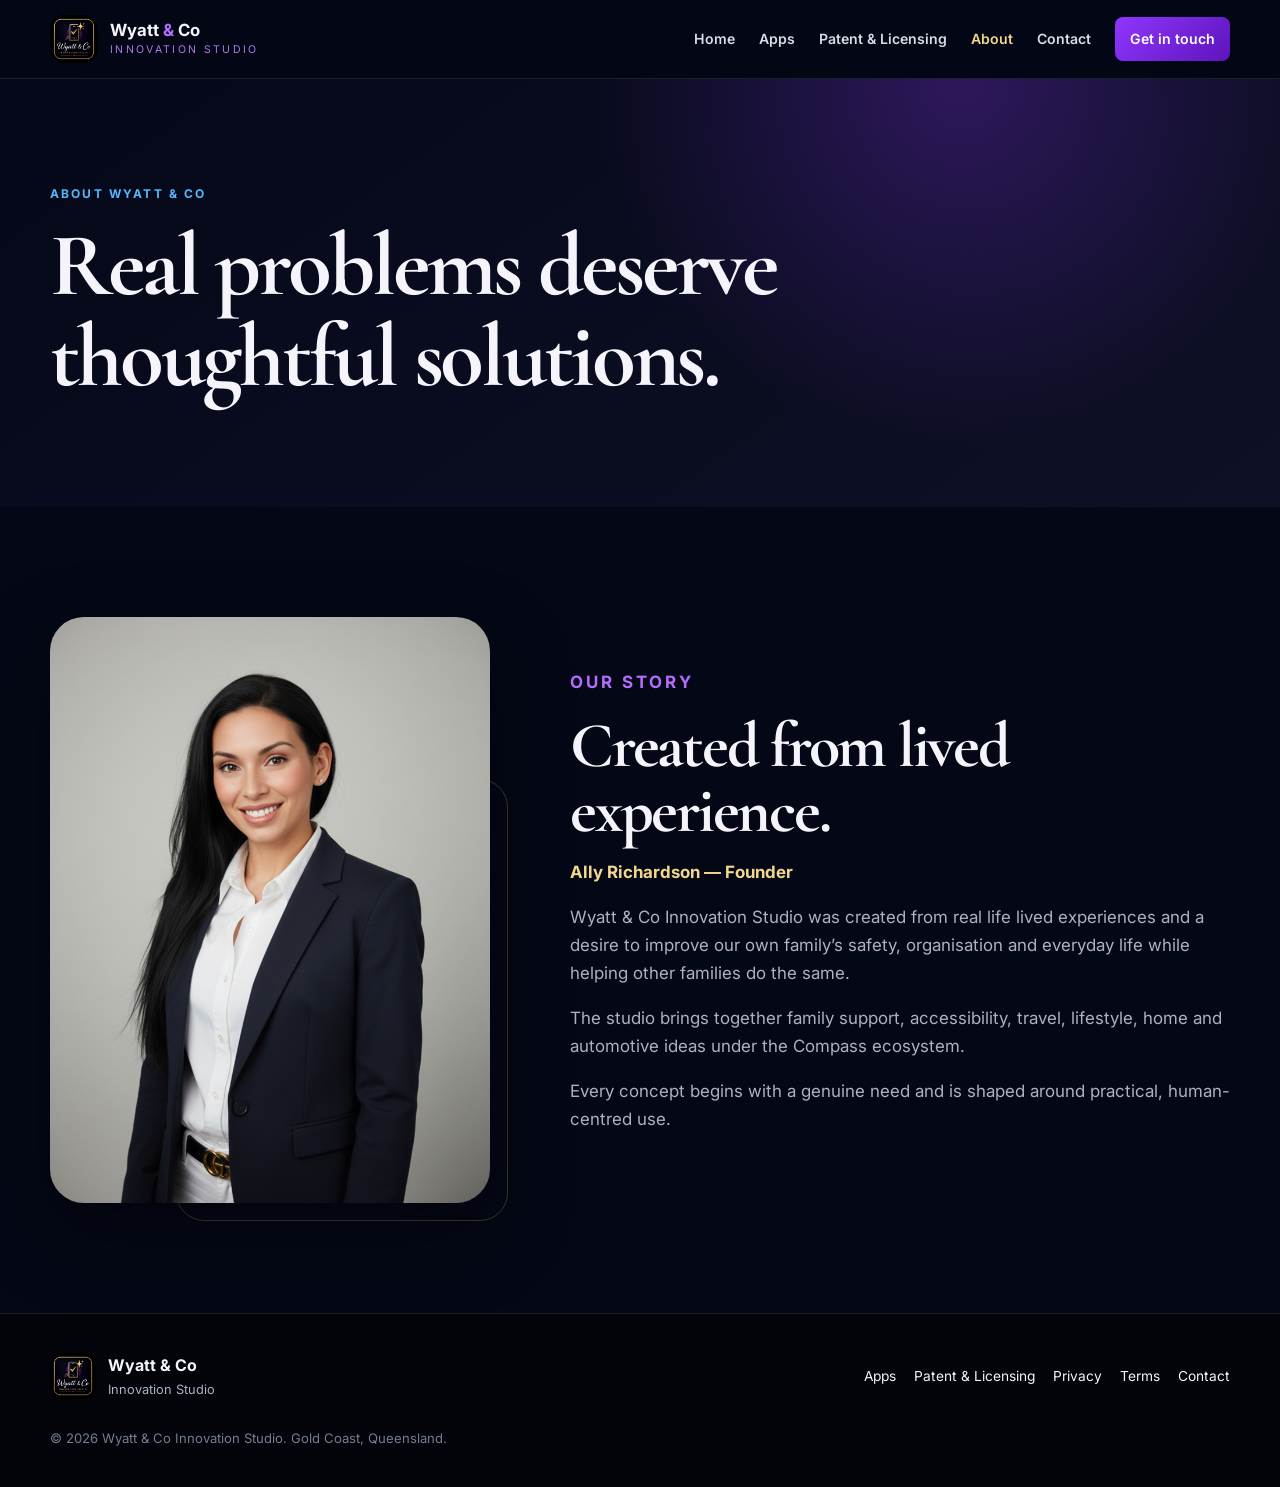
==== about.html @ 7dcada75 "Add files via upload" ====
<!DOCTYPE html>
<html lang="en">
<head>
<meta charset="UTF-8">
<meta name="viewport" content="width=device-width, initial-scale=1.0">
<meta name="description" content="Wyatt & Co Innovation Studio — practical apps and safety innovation inspired by real life.">
<title>About | Wyatt & Co Innovation Studio</title>
<link rel="preconnect" href="https://fonts.googleapis.com">
<link rel="preconnect" href="https://fonts.gstatic.com" crossorigin>
<link href="https://fonts.googleapis.com/css2?family=Cormorant+Garamond:wght@600;700&family=Inter:wght@400;500;600;700&display=swap" rel="stylesheet">
<link rel="stylesheet" href="styles.css">
</head>
<body>

<header class="site-header">
  <div class="container nav-wrap">
    <a class="brand" href="index.html">
      <img src="wyatt_co_logo.jpg" alt="Wyatt & Co Innovation Studio logo">
      <span><strong>Wyatt <b>&</b> Co</strong><small>INNOVATION STUDIO</small></span>
    </a>
    <button class="menu-toggle" aria-label="Open menu" aria-expanded="false">☰</button>
    <nav class="site-nav"><a href="index.html" class="">Home</a><a href="apps.html" class="">Apps</a><a href="patent.html" class="">Patent & Licensing</a><a href="about.html" class="active">About</a><a href="contact.html" class="">Contact</a><a class="nav-cta" href="contact.html">Get in touch</a></nav>
  </div>
</header>

<main>
<section class="page-hero compact">
  <div class="container"><p class="eyebrow">ABOUT WYATT & CO</p><h1>Real problems deserve thoughtful solutions.</h1></div>
</section>
<section class="section">
  <div class="container about-layout">
    <div class="about-photo-wrap"><img class="about-logo" src="founder-headshot.jpg" alt="Ally Richardson, founder of Wyatt & Co Innovation Studio"></div>
    <div class="about-text">
      <p class="eyebrow purple">OUR STORY</p>
      <h2>Created from lived experience.</h2><p class="founder-name"><strong>Ally Richardson — Founder</strong></p>
      <p>Wyatt & Co Innovation Studio was created from real life lived experiences and a desire to improve our own family’s safety, organisation and everyday life while helping other families do the same.</p>
      <p>The studio brings together family support, accessibility, travel, lifestyle, home and automotive ideas under the Compass ecosystem.</p>
      <p>Every concept begins with a genuine need and is shaped around practical, human-centred use.</p>
    </div>
  </div>
</section>
</main>

<footer class="site-footer">
  <div class="container footer-grid">
    <div class="footer-brand">
      <img src="wyatt_co_logo.jpg" alt="">
      <div><strong>Wyatt & Co</strong><span>Innovation Studio</span></div>
    </div>
    <div class="footer-links">
      <a href="apps.html">Apps</a>
      <a href="patent.html">Patent & Licensing</a>
      <a href="privacy.html">Privacy</a>
      <a href="terms.html">Terms</a>
      <a href="contact.html">Contact</a>
    </div>
    <p>© <span id="year"></span> Wyatt & Co Innovation Studio. Gold Coast, Queensland.</p>
  </div>
</footer>
<script src="script.js"></script>

</body>
</html>
---- styles.css ----
:root{
  --bg:#040816; --bg2:#081124; --panel:#0b1428; --panel2:#0e1830;
  --text:#f6f4fb; --muted:#aab2c3; --purple:#8f36ff; --purple2:#b56cff;
  --gold:#d9b45f; --gold2:#f2d78d; --line:rgba(255,255,255,.10);
  --shadow:0 30px 80px rgba(0,0,0,.38);
}
*{box-sizing:border-box} html{scroll-behavior:smooth}
body{margin:0;font-family:Inter,system-ui,sans-serif;background:var(--bg);color:var(--text);line-height:1.65}
a{color:inherit;text-decoration:none} img{max-width:100%;display:block}
button,input,textarea,select{font:inherit}.container{width:min(1180px,calc(100% - 40px));margin:auto}
.site-header{position:sticky;top:0;z-index:50;background:rgba(4,8,22,.86);backdrop-filter:blur(20px);border-bottom:1px solid var(--line)}
.nav-wrap{height:78px;display:flex;align-items:center;justify-content:space-between;gap:28px}
.brand{display:flex;align-items:center;gap:12px}.brand img{width:48px;height:48px;border-radius:14px;object-fit:cover}
.brand span{display:flex;flex-direction:column;line-height:1}.brand strong{font-size:1.05rem}.brand strong b{color:var(--purple2)}.brand small{margin-top:6px;font-size:.66rem;letter-spacing:.22em;color:#ad79e8}
.site-nav{display:flex;align-items:center;gap:24px;font-size:.88rem;font-weight:600}.site-nav a{color:#d8dce7}.site-nav a.active,.site-nav a:hover{color:var(--gold2)}
.nav-cta{padding:10px 15px;border-radius:8px;background:linear-gradient(135deg,var(--purple),#5e14bb);color:white!important}.menu-toggle{display:none;background:none;border:0;color:white;font-size:25px}
.hero{position:relative;overflow:hidden;min-height:740px;display:flex;align-items:center;background:linear-gradient(140deg,#030612 0%,#0b1024 58%,#16082b 100%)}
.hero-bg{position:absolute;inset:0;background:url('hero-ecosystem.jpg') center/cover no-repeat;opacity:.25;filter:saturate(1.2)}
.hero:after{content:"";position:absolute;inset:0;background:linear-gradient(90deg,rgba(3,6,18,.98) 0%,rgba(3,6,18,.82) 45%,rgba(3,6,18,.42) 100%)}
.hero-layout{position:relative;z-index:2;display:grid;grid-template-columns:1.05fr .95fr;gap:70px;align-items:center}
.eyebrow{font-size:.75rem;font-weight:700;letter-spacing:.18em;color:#52b9ff;margin:0 0 16px}.eyebrow.purple{color:var(--purple2)}.eyebrow.gold{color:var(--gold2)}
h1,h2{font-family:"Cormorant Garamond",serif;line-height:1.02;letter-spacing:-.035em;margin:0 0 24px}
h1{font-size:clamp(4rem,7vw,7rem)}h2{font-size:clamp(2.7rem,5vw,4.7rem)}
h1 em{font-style:normal;color:var(--gold)}
.lead{font-size:1.15rem;color:#c2c7d4;max-width:720px}.hero-actions{display:flex;gap:14px;flex-wrap:wrap;margin-top:34px}
.button{display:inline-flex;align-items:center;justify-content:center;padding:14px 20px;border-radius:9px;font-weight:700;border:1px solid transparent;transition:.2s ease}
.button:hover{transform:translateY(-2px)}.button.primary{background:linear-gradient(135deg,#8e34ff,#5d14bb);box-shadow:0 16px 36px rgba(118,41,226,.26)}
.button.secondary{border-color:rgba(217,180,95,.6);color:var(--gold2);background:rgba(0,0,0,.18)}
.hero-logo{position:relative;display:grid;place-items:center}.hero-logo img{width:min(420px,90%);border-radius:34px;position:relative;z-index:2;box-shadow:var(--shadow)}
.logo-glow{position:absolute;width:380px;height:380px;border-radius:50%;background:radial-gradient(circle,rgba(146,59,255,.42),transparent 65%);filter:blur(20px)}
.mission-strip{position:relative;z-index:3;background:rgba(7,13,28,.97);border-block:1px solid var(--line)}
.mission-grid{display:grid;grid-template-columns:repeat(4,1fr)}.mission-grid article{padding:28px 24px;border-right:1px solid var(--line)}.mission-grid article:last-child{border:0}
.mission-grid b{color:var(--gold);font-size:.8rem}.mission-grid h3{margin:8px 0 5px}.mission-grid p{margin:0;color:var(--muted);font-size:.9rem}
.section{padding:110px 0}.section-heading{max-width:780px;margin-bottom:48px}.section-heading>p:last-child{color:var(--muted);font-size:1.08rem}
.app-grid{display:grid;grid-template-columns:repeat(3,1fr);gap:22px}.app-grid.large{grid-template-columns:repeat(3,1fr)}
.app-card{background:linear-gradient(160deg,var(--panel),#080d1c);border:1px solid var(--line);border-radius:22px;overflow:hidden;transition:.25s ease;position:relative}
.app-card:before{content:"";position:absolute;inset:0;border-radius:22px;box-shadow:inset 0 0 0 1px transparent;transition:.25s}
.app-card:hover{transform:translateY(-8px);border-color:var(--accent);box-shadow:0 22px 60px rgba(0,0,0,.38)}
.app-image{height:250px;background:#050914;overflow:hidden}.app-image img{width:100%;height:100%;object-fit:cover;transition:.35s}.app-card:hover .app-image img{transform:scale(1.04)}
.app-content{padding:24px}.app-content>span{color:var(--accent);font-size:.72rem;letter-spacing:.13em;text-transform:uppercase;font-weight:700}
.app-content h3{font-size:1.35rem;margin:9px 0}.app-content p{color:var(--muted);margin:0 0 16px}.app-content b{font-size:.86rem;color:var(--gold2)}
.showcase-section{background:linear-gradient(145deg,#070b18,#11142a)}.showcase-grid{display:grid;grid-template-columns:1.15fr .85fr;gap:70px;align-items:center}
.showcase-image img{border-radius:28px;box-shadow:var(--shadow)}.showcase-copy p{color:var(--muted)}.text-link{color:var(--gold2);font-weight:700}
.innovation-home{background:radial-gradient(circle at 15% 20%,rgba(139,45,245,.18),transparent 35%),#050917}
.innovation-card{padding:55px;border-radius:28px;border:1px solid rgba(217,180,95,.24);background:linear-gradient(145deg,#111128,#090c19);display:grid;grid-template-columns:1fr auto;gap:40px;align-items:center}
.innovation-card p{color:var(--muted);max-width:760px}.innovation-actions{display:grid;gap:12px}
.page-hero{padding:125px 0 95px;background:radial-gradient(circle at 75% 0%,rgba(143,54,255,.27),transparent 35%),linear-gradient(145deg,#050818,#0e1026)}
.page-hero.compact{padding:105px 0 80px}.page-hero h1{max-width:930px}.page-hero>div>p:last-child{color:var(--muted);font-size:1.1rem}
.product-hero{padding:110px 0;background:radial-gradient(circle at 75% 20%,color-mix(in srgb,var(--accent) 25%,transparent),transparent 35%),linear-gradient(145deg,#050817,#0c1224)}
.product-layout{display:grid;grid-template-columns:1fr 1fr;gap:75px;align-items:center}.product-copy h2{font-family:Inter,sans-serif;font-size:1.45rem;letter-spacing:0;color:var(--accent)}
.product-copy>p{color:var(--muted);font-size:1.08rem}.product-art img{border-radius:32px;box-shadow:var(--shadow);max-height:600px;width:100%;object-fit:cover}
.detail-grid{display:grid;grid-template-columns:1fr 1fr;gap:70px}.detail-grid>div>p:last-child{color:var(--muted)}
.feature-list{list-style:none;padding:0;margin:0;display:grid;grid-template-columns:1fr 1fr;gap:14px}.feature-list li{padding:18px;border-radius:14px;background:var(--panel);border:1px solid var(--line)}
.feature-list li:before{content:"✓";color:var(--gold);margin-right:10px;font-weight:800}.status-section{padding-top:0}
.status-card{display:grid;grid-template-columns:1fr 1fr auto;gap:30px;align-items:center;padding:34px;border:1px solid var(--line);border-radius:22px;background:var(--panel)}
.status-card span{color:var(--purple2);font-size:.75rem;letter-spacing:.12em;text-transform:uppercase}.status-card h2{font-size:2.3rem;margin:4px 0}.status-card p{color:var(--muted)}
.patent-hero{background:radial-gradient(circle at 70% 10%,rgba(217,180,95,.17),transparent 30%),linear-gradient(145deg,#070713,#21112d)}
.patent-grid{display:grid;grid-template-columns:1fr 1fr;gap:75px}.patent-copy p{color:var(--muted)}
.process{display:grid;grid-template-columns:1fr 1fr;gap:18px}.process article{padding:24px;border-radius:18px;background:var(--panel);border:1px solid var(--line)}.process b{color:var(--gold)}.process p{color:var(--muted);margin:0}
.licensing{background:#070b18}.licensing-card{display:grid;grid-template-columns:1fr 1fr auto;align-items:center;gap:35px;padding:42px;border:1px solid rgba(217,180,95,.25);border-radius:24px;background:linear-gradient(145deg,#181225,#0c1020)}
.licensing-card p{color:var(--muted)}.legal-note{padding:24px 0;background:#02040b;border-top:1px solid var(--line)}.legal-note p{color:#a7adbc;font-size:.9rem}
.about-layout{display:grid;grid-template-columns:.8fr 1.2fr;gap:80px;align-items:center}.about-logo{border-radius:34px;box-shadow:var(--shadow)}.about-text p{color:var(--muted);font-size:1.06rem}
.contact-grid{display:grid;grid-template-columns:.8fr 1.2fr;gap:75px}.contact-copy>p{color:var(--muted)}.contact-types{display:flex;flex-wrap:wrap;gap:10px}.contact-types span{padding:9px 12px;border-radius:999px;background:var(--panel);border:1px solid var(--line)}
.contact-form{display:grid;gap:16px;padding:30px;border-radius:24px;background:var(--panel);border:1px solid var(--line)}.contact-form label{font-size:.85rem;font-weight:700}
.contact-form input,.contact-form textarea,.contact-form select{width:100%;margin-top:7px;padding:14px;border-radius:11px;border:1px solid var(--line);background:#070c19;color:white;outline:none}
.contact-form input:focus,.contact-form textarea:focus,.contact-form select:focus{border-color:var(--purple2)}.contact-form small{color:var(--muted)}
.narrow{max-width:850px}.legal-copy h2{font-size:2.5rem;margin-top:45px}.legal-copy p{color:var(--muted)}
.site-footer{padding:38px 0;background:#02040a;border-top:1px solid var(--line)}.footer-grid{display:grid;grid-template-columns:1fr auto;gap:28px;align-items:center}
.footer-brand{display:flex;align-items:center;gap:12px}.footer-brand img{width:46px;height:46px;border-radius:12px}.footer-brand div{display:flex;flex-direction:column}.footer-brand span{color:var(--muted);font-size:.8rem}
.footer-links{display:flex;gap:18px;font-size:.86rem}.footer-grid>p{grid-column:1/-1;color:#747d90;font-size:.82rem;margin:0}
.reveal{opacity:0;transform:translateY(18px);transition:.7s ease}.reveal.visible{opacity:1;transform:none}
@media(max-width:960px){
  .hero-layout,.showcase-grid,.product-layout,.detail-grid,.patent-grid,.about-layout,.contact-grid{grid-template-columns:1fr}
  .hero{min-height:auto;padding:90px 0}.hero-logo{order:-1}.hero-logo img{width:260px}
  .app-grid,.app-grid.large{grid-template-columns:repeat(2,1fr)}
  .innovation-card,.licensing-card,.status-card{grid-template-columns:1fr}
  .mission-grid{grid-template-columns:repeat(2,1fr)}.mission-grid article:nth-child(2){border-right:0}.mission-grid article:nth-child(-n+2){border-bottom:1px solid var(--line)}
}
@media(max-width:760px){
  .site-nav{display:none;position:absolute;left:18px;right:18px;top:70px;padding:18px;flex-direction:column;align-items:stretch;background:#091022;border:1px solid var(--line);border-radius:18px;box-shadow:var(--shadow)}
  .site-nav.open{display:flex}.menu-toggle{display:block}.brand span{display:none}
  .app-grid,.app-grid.large{grid-template-columns:1fr}.section{padding:78px 0}.page-hero{padding:90px 0 70px}
  h1{font-size:clamp(3.1rem,14vw,5rem)}.mission-grid{grid-template-columns:1fr}.mission-grid article{border-right:0;border-bottom:1px solid var(--line)}
  .feature-list{grid-template-columns:1fr}.hero-actions{flex-direction:column}.button{width:100%}.footer-grid{grid-template-columns:1fr}.footer-links{flex-wrap:wrap}
}

.app-image{background:linear-gradient(145deg,#070b18,#0c1326);padding:14px}
.app-image img{object-fit:contain!important;border-radius:18px}
.product-art img{object-fit:contain!important;background:#070b18;padding:16px}
.founder-section{
  background:linear-gradient(145deg,#080d1d,#120b20);
  border-top:1px solid var(--line);
  border-bottom:1px solid var(--line);
}
.founder-grid{
  display:grid;
  grid-template-columns:1.05fr .95fr;
  gap:70px;
  align-items:center;
}
.founder-photo img{
  width:100%;
  max-height:650px;
  object-fit:cover;
  object-position:center 28%;
  border-radius:28px;
  box-shadow:var(--shadow);
  border:1px solid rgba(217,180,95,.22);
}
.founder-copy p{color:var(--muted);font-size:1.05rem}
.about-photo-wrap{position:relative;z-index:1}
.about-photo-wrap:after{
  content:"";
  position:absolute;
  inset:auto -18px -18px auto;
  width:75%;
  height:75%;
  border:1px solid rgba(217,180,95,.28);
  border-radius:28px;
  z-index:-1;
}
.founder-name{color:var(--gold2)!important;margin-top:-8px}
@media(max-width:960px){
  .founder-grid{grid-template-columns:1fr;gap:45px}
}
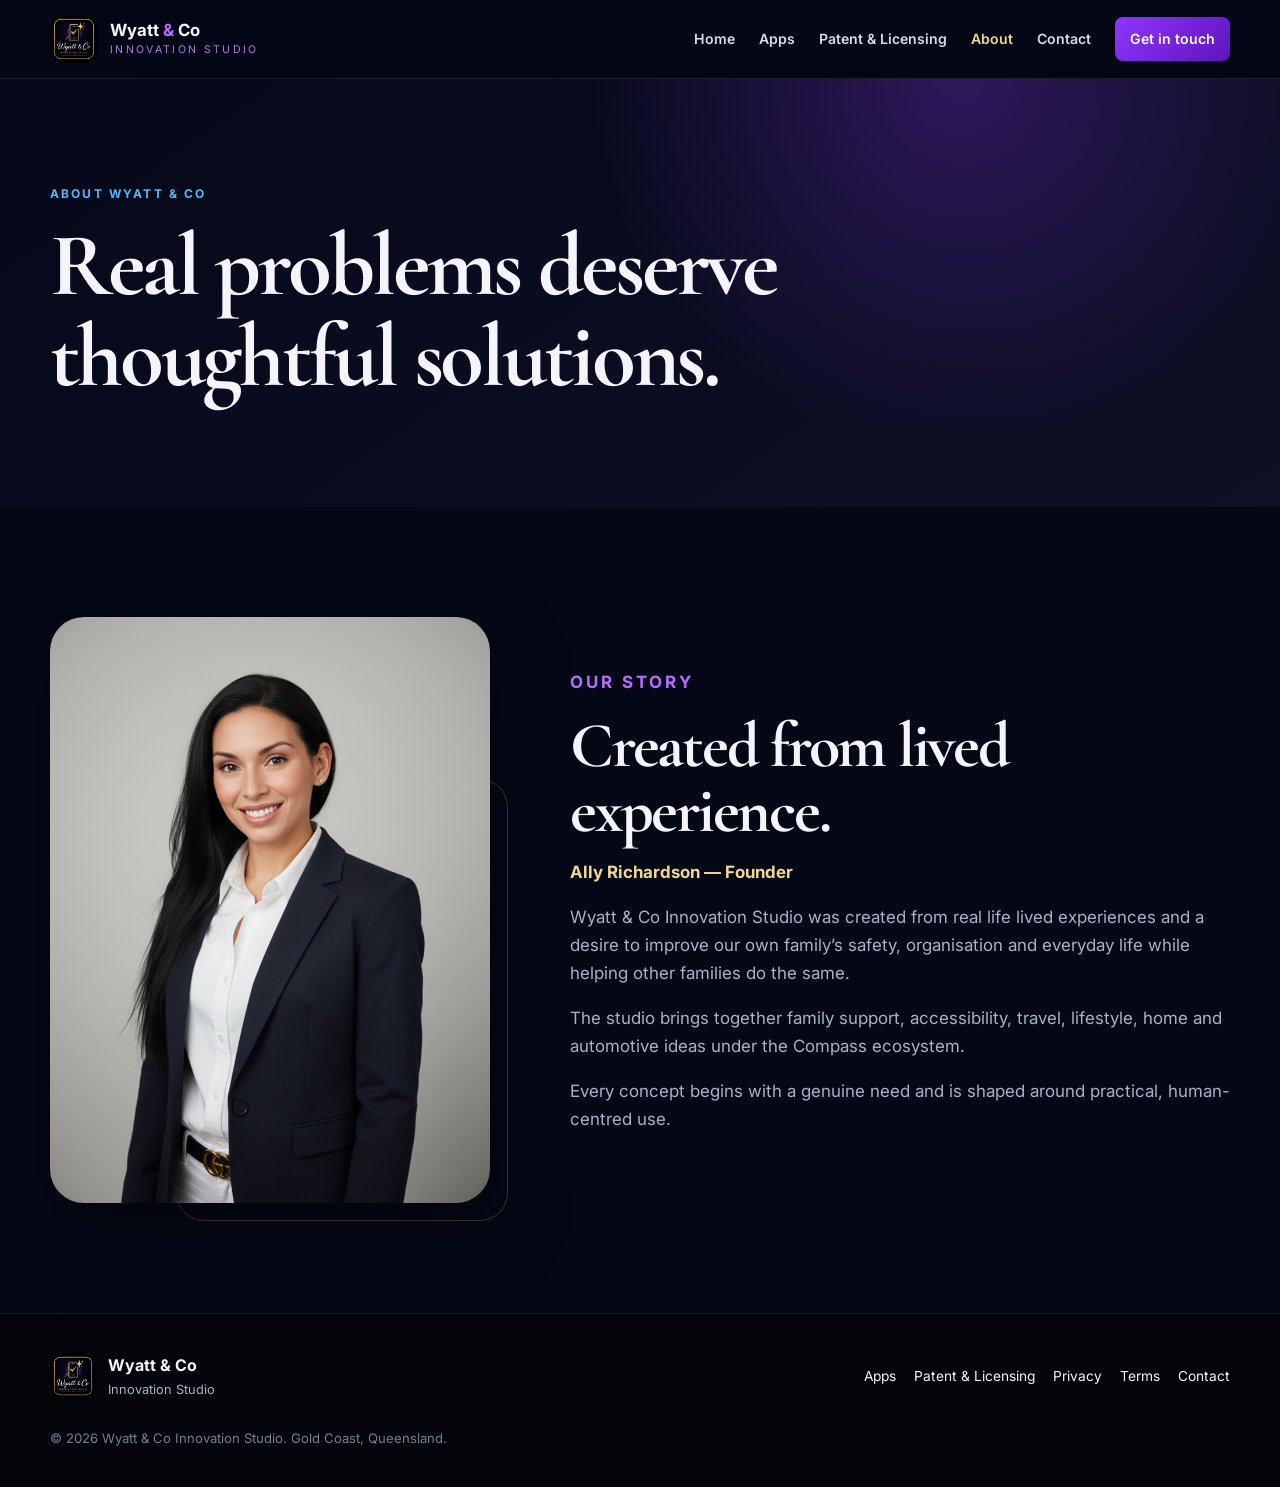
==== commit 11055bfd: "Add files via upload Update Wyatt & Co website and replace official logo" ====
--- a/about.html
+++ b/about.html
@@ -58,6 +58,5 @@
   </div>
 </footer>
 <script src="script.js"></script>
-
 </body>
-</html>+</html>
